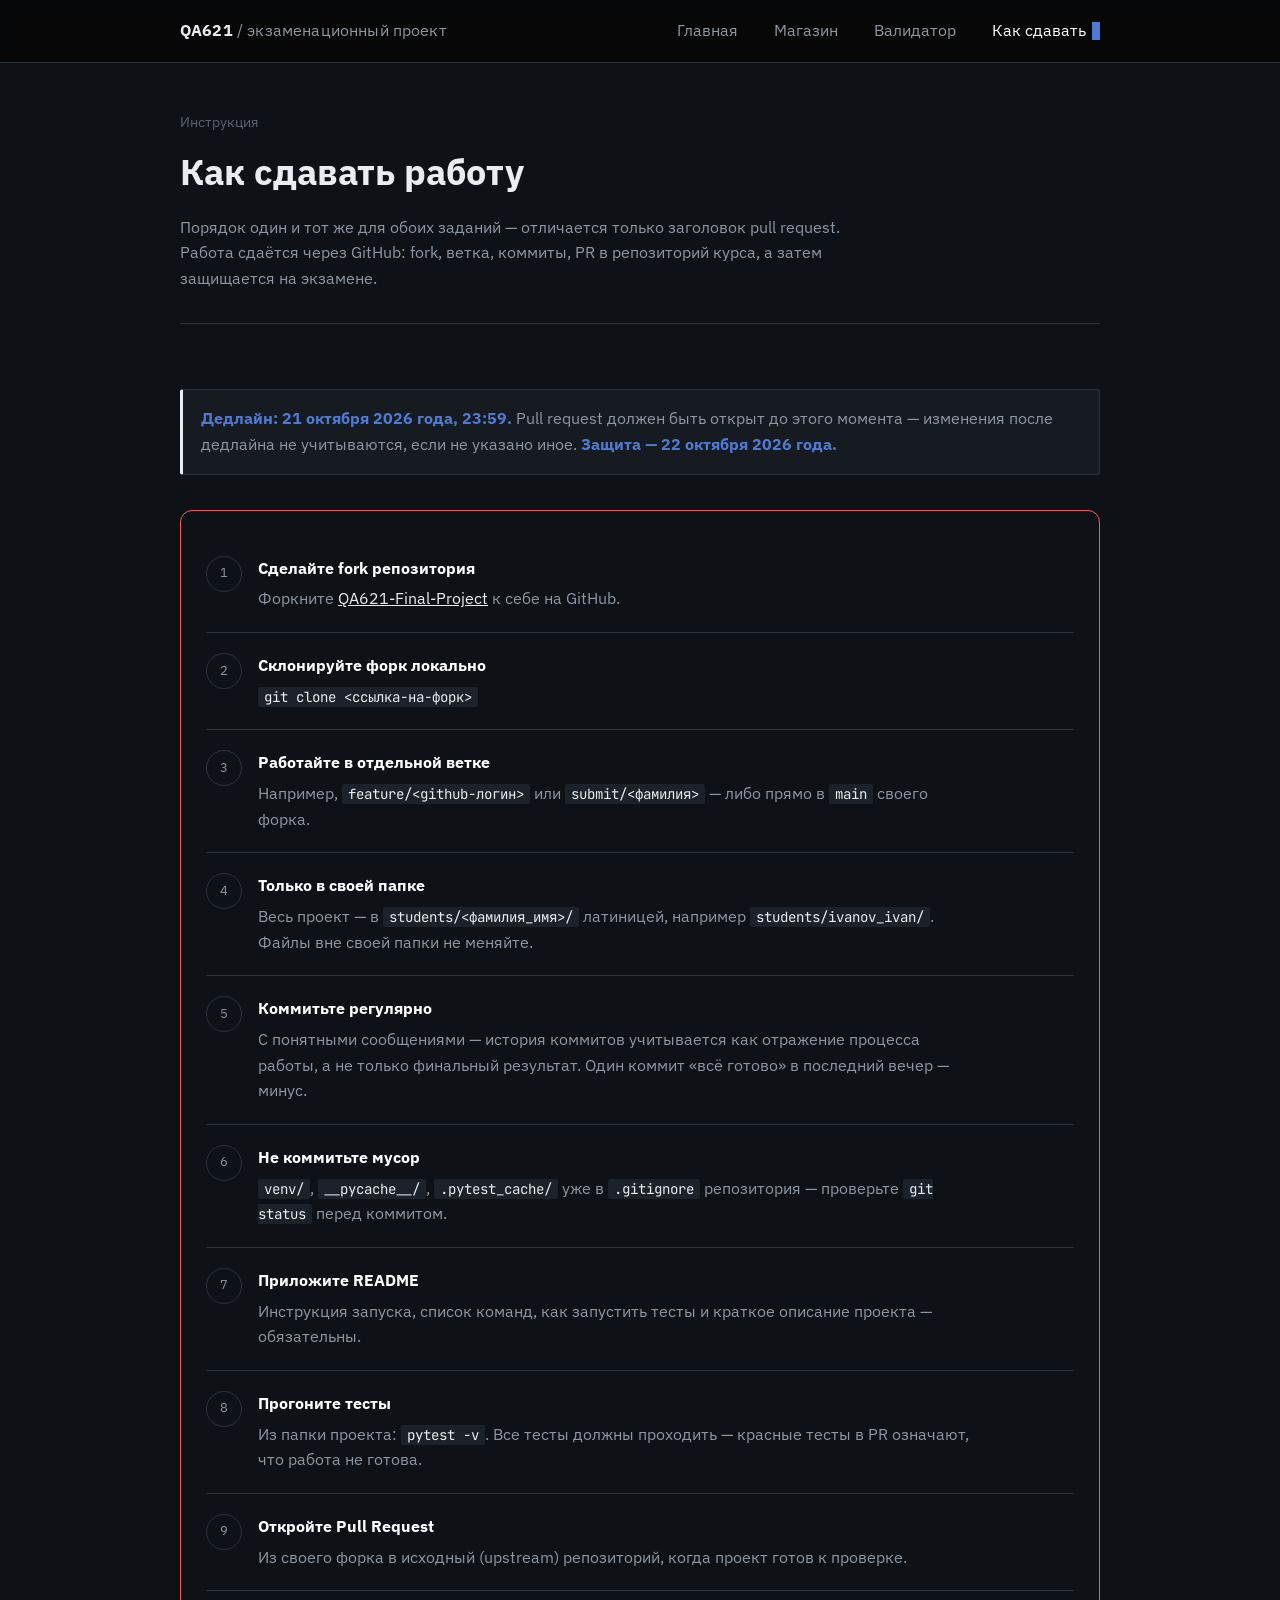
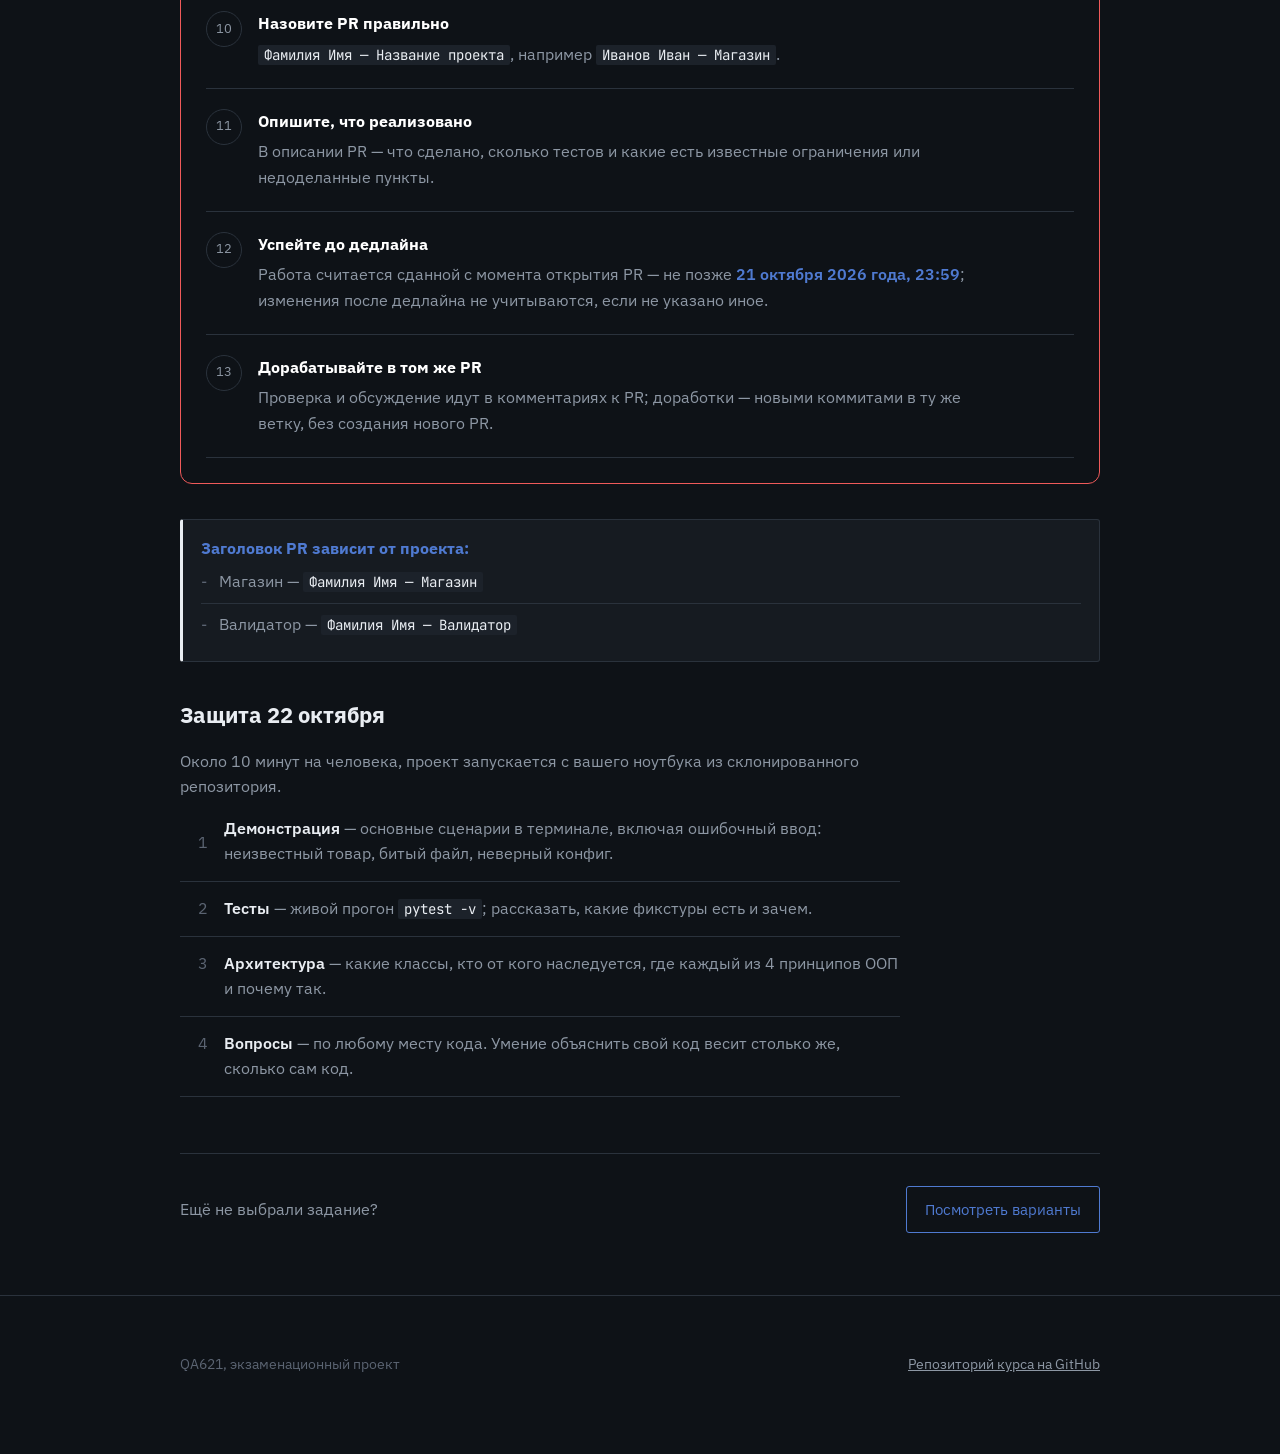
==== docs/submission.html @ eca7b362 "QA621: Экзамен" ====
<!doctype html>
<html lang="ru">
<head>
  <meta charset="utf-8" />
  <meta name="viewport" content="width=device-width, initial-scale=1" />
  <title>Как сдавать работу — QA621</title>
  <meta name="description" content="Пошаговая инструкция сдачи экзаменационного проекта QA621 через fork и pull request на GitHub и порядок защиты." />
  <link rel="stylesheet" href="assets/style.css" />
</head>
<body>
  <header class="site-header">
    <div class="shell nav">
      <a class="nav-brand" href="index.html">QA621 <span class="dim">/ экзаменационный проект</span></a>
      <button class="nav-toggle" aria-expanded="false" aria-controls="nav-links" aria-label="Открыть меню"><span></span></button>
      <ul class="nav-links" id="nav-links">
        <li><a href="index.html">Главная</a></li>
        <li><a href="shop.html">Магазин</a></li>
        <li><a href="validator.html">Валидатор</a></li>
        <li><a href="submission.html" aria-current="page">Как сдавать</a></li>
      </ul>
    </div>
  </header>

  <div class="shell page-title">
    <p class="kicker">Инструкция</p>
    <h1>Как сдавать работу</h1>
    <p>
      Порядок один и тот же для обоих заданий — отличается только заголовок
      pull request. Работа сдаётся через GitHub: fork, ветка, коммиты, PR в
      репозиторий курса, а затем защищается на экзамене.
    </p>
  </div>

  <main class="shell">
    <div class="prose">
      <div class="callout">
        <strong>Дедлайн: 21 октября 2026 года, 23:59.</strong> Pull request
        должен быть открыт до этого момента — изменения после дедлайна не
        учитываются, если не указано иное. <strong>Защита — 22 октября 2026
        года.</strong>
      </div>

      <div class="steps">
        <div class="step">
          <h3>Сделайте fork репозитория</h3>
          <p>Форкните <a href="https://github.com/ZakharMarinin/QA621-Final-Project" target="_blank" rel="noopener">QA621-Final-Project</a> к себе на GitHub.</p>
        </div>
        <div class="step">
          <h3>Склонируйте форк локально</h3>
          <p><code>git clone &lt;ссылка-на-форк&gt;</code></p>
        </div>
        <div class="step">
          <h3>Работайте в отдельной ветке</h3>
          <p>Например, <code>feature/&lt;github-логин&gt;</code> или <code>submit/&lt;фамилия&gt;</code> — либо прямо в <code>main</code> своего форка.</p>
        </div>
        <div class="step">
          <h3>Только в своей папке</h3>
          <p>Весь проект — в <code>students/&lt;фамилия_имя&gt;/</code> латиницей, например <code>students/ivanov_ivan/</code>. Файлы вне своей папки не меняйте.</p>
        </div>
        <div class="step">
          <h3>Коммитьте регулярно</h3>
          <p>С понятными сообщениями — история коммитов учитывается как отражение процесса работы, а не только финальный результат. Один коммит «всё готово» в последний вечер — минус.</p>
        </div>
        <div class="step">
          <h3>Не коммитьте мусор</h3>
          <p><code>venv/</code>, <code>__pycache__/</code>, <code>.pytest_cache/</code> уже в <code>.gitignore</code> репозитория — проверьте <code>git status</code> перед коммитом.</p>
        </div>
        <div class="step">
          <h3>Приложите README</h3>
          <p>Инструкция запуска, список команд, как запустить тесты и краткое описание проекта — обязательны.</p>
        </div>
        <div class="step">
          <h3>Прогоните тесты</h3>
          <p>Из папки проекта: <code>pytest -v</code>. Все тесты должны проходить — красные тесты в PR означают, что работа не готова.</p>
        </div>
        <div class="step">
          <h3>Откройте Pull Request</h3>
          <p>Из своего форка в исходный (upstream) репозиторий, когда проект готов к проверке.</p>
        </div>
        <div class="step">
          <h3>Назовите PR правильно</h3>
          <p><code>Фамилия Имя — Название проекта</code>, например <code>Иванов Иван — Магазин</code>.</p>
        </div>
        <div class="step">
          <h3>Опишите, что реализовано</h3>
          <p>В описании PR — что сделано, сколько тестов и какие есть известные ограничения или недоделанные пункты.</p>
        </div>
        <div class="step">
          <h3>Успейте до дедлайна</h3>
          <p>Работа считается сданной с момента открытия PR — не позже <strong>21 октября 2026 года, 23:59</strong>; изменения после дедлайна не учитываются, если не указано иное.</p>
        </div>
        <div class="step">
          <h3>Дорабатывайте в том же PR</h3>
          <p>Проверка и обсуждение идут в комментариях к PR; доработки — новыми коммитами в ту же ветку, без создания нового PR.</p>
        </div>
      </div>

      <div class="callout">
        <strong>Заголовок PR зависит от проекта:</strong>
        <ul class="plain">
          <li>Магазин — <code>Фамилия Имя — Магазин</code></li>
          <li>Валидатор — <code>Фамилия Имя — Валидатор</code></li>
        </ul>
      </div>

      <section>
        <h2>Защита 22 октября</h2>
        <p>Около 10 минут на человека, проект запускается с вашего ноутбука из склонированного репозитория.</p>
        <ol class="reqs">
          <li><strong>Демонстрация</strong> — основные сценарии в терминале, включая ошибочный ввод: неизвестный товар, битый файл, неверный конфиг.</li>
          <li><strong>Тесты</strong> — живой прогон <code>pytest -v</code>; рассказать, какие фикстуры есть и зачем.</li>
          <li><strong>Архитектура</strong> — какие классы, кто от кого наследуется, где каждый из 4 принципов ООП и почему так.</li>
          <li><strong>Вопросы</strong> — по любому месту кода. Умение объяснить свой код весит столько же, сколько сам код.</li>
        </ol>
      </section>
    </div>

    <div class="cta-footer">
      <p>Ещё не выбрали задание?</p>
      <a class="btn" href="index.html">Посмотреть варианты</a>
    </div>
  </main>

  <footer class="site-footer">
    <div class="shell row">
      <span>QA621, экзаменационный проект</span>
      <a href="https://github.com/ZakharMarinin/QA621-Final-Project" target="_blank" rel="noopener">Репозиторий курса на GitHub</a>
    </div>
  </footer>

  <script src="assets/script.js"></script>
</body>
</html>
---- docs/assets/style.css ----
/* QA621 — exam project site
   Sans for reading, JetBrains Mono for anything that is code. Cool dark
   palette with two thematic accents: amber (Магазин) and green (Валидатор). */

@import url("https://fonts.googleapis.com/css2?family=IBM+Plex+Sans:wght@400;500;600;700&family=JetBrains+Mono:wght@400;500;700&display=swap");

:root {
  --bg: #0e1217;
  --surface: #161b21;
  --surface-2: #1c222a;
  --border: #2a323c;
  --text: #e9edf2;
  --text-dim: #8d97a4;
  --text-faint: #5b6472;
  --white: #ffffff;

  --accent: #4f7ad1;
  --accent-danger: #ef5a5a;
  --accent-shop: #e5a54b;
  --accent-check: #4fbf8a;
  --accent-page: var(--accent);

  --font-sans: "IBM Plex Sans", "Segoe UI", system-ui, sans-serif;
  --font-mono: "JetBrains Mono", ui-monospace, "SF Mono", Menlo, Consolas, monospace;

  --measure: 72ch;
  --radius: 3px;
  --ease: cubic-bezier(0.4, 0, 0.2, 1);
}

* {
  box-sizing: border-box;
}

html {
  background: var(--bg);
  color-scheme: dark;
}

body {
  margin: 0;
  background: var(--bg);
  color: var(--text);
  font-family: var(--font-sans);
  font-size: 16px;
  line-height: 1.6;
  -webkit-font-smoothing: antialiased;
  text-rendering: optimizeLegibility;
}

::selection {
  background: var(--accent);
  color: var(--bg);
}

a {
  color: var(--text);
}

a:focus-visible,
button:focus-visible,
[tabindex]:focus-visible {
  outline: 1px solid var(--text);
  outline-offset: 3px;
}

img {
  max-width: 100%;
}

code {
  font-family: var(--font-mono);
  background: var(--surface-2);
  padding: 1px 6px;
  border-radius: 2px;
  color: var(--text);
  font-size: 0.88em;
  overflow-wrap: anywhere;
}

/* ---------- layout shell ---------- */

.shell {
  max-width: 920px;
  margin: 0 auto;
  padding: 30px 0;
}

@media (max-width: 1000px) {
  .shell {
    padding: 30px 20px;
  }
}

/* ---------- nav ---------- */

.site-header {
  position: sticky;
  padding: 0 20px;
  top: 0;
  z-index: 100;
  background: rgba(6, 6, 6, 0.86);
  backdrop-filter: blur(6px);
  border-bottom: 1px solid var(--border);
}

.nav {
  display: flex;
  align-items: center;
  justify-content: space-between;
  gap: 16px;
  padding: 18px 0;
  flex-wrap: wrap;
}

.nav-brand {
  font-weight: 700;
  letter-spacing: 0.01em;
  text-decoration: none;
  color: var(--text);
  white-space: nowrap;
}

.nav-brand .dim {
  color: var(--text-dim);
  font-weight: 400;
}

.nav-links {
  display: flex;
  gap: 22px;
  list-style: none;
  margin: 0;
  padding: 0;
}

.nav-links a {
  position: relative;
  text-decoration: none;
  color: var(--text-dim);
  padding-right: 14px;
  transition: color 0.2s var(--ease);
}

.nav-links a::after {
  content: "";
  position: absolute;
  right: 0;
  top: 0.15em;
  width: 8px;
  height: 1.1em;
  background: var(--accent);
  opacity: 0;
  transition: opacity 0.2s var(--ease);
}

.nav-links a:hover {
  color: var(--text);
}

.nav-links a[aria-current="page"] {
  color: var(--white);
}

.nav-links a[aria-current="page"]::after {
  opacity: 1;
  animation: caret-blink 1.1s steps(1) infinite;
}

@keyframes caret-blink {
  0% { opacity: 0; }
  2%, 48% { opacity: 1; }
  52%, 100% { opacity: 0; }
}

@media (prefers-reduced-motion: reduce) {
  .nav-links a[aria-current="page"]::after {
    animation: none;
    opacity: 1;
  }
}

/* ---------- nav: mobile hamburger ---------- */

.nav-toggle {
  display: none;
  position: relative;
  width: 38px;
  height: 34px;
  padding: 0;
  background: transparent;
  border: 1px solid var(--border);
  border-radius: var(--radius);
  cursor: pointer;
}

.nav-toggle span,
.nav-toggle::before,
.nav-toggle::after {
  content: "";
  position: absolute;
  left: 9px;
  right: 9px;
  height: 1.5px;
  background: var(--text);
  transition: transform 0.2s var(--ease), opacity 0.2s var(--ease);
}

.nav-toggle::before { top: 13px; }
.nav-toggle span { top: 16.5px; }
.nav-toggle::after { top: 20px; }

.nav-toggle[aria-expanded="true"]::before {
  transform: translateY(3.5px) rotate(45deg);
}

.nav-toggle[aria-expanded="true"]::after {
  transform: translateY(-3.5px) rotate(-45deg);
}

.nav-toggle[aria-expanded="true"] span {
  opacity: 0;
}

@media (max-width: 1000px) {
  .nav-toggle {
    display: block;
  }

  .nav-links {
    display: none;
    position: absolute;
    left: 0;
    right: 0;
    top: 100%;
    flex-direction: column;
    gap: 0;
    background: var(--bg);
    border-bottom: 1px solid var(--border);
    padding: 6px 0;
  }

  .nav-links.open {
    display: flex;
  }

  .nav-links a {
    display: block;
    padding: 14px 24px;
  }

  .nav-links a::after {
    right: 24px;
  }
}

/* ---------- hero / terminal ---------- */

.hero {
  padding: 64px 0 48px;
  border-bottom: 1px solid var(--border);
}

.terminal {
  background: var(--surface);
  border: 1px solid var(--border);
  border-radius: var(--radius);
  padding: 20px 22px;
  margin-bottom: 36px;
  font-family: var(--font-mono);
  font-size: 14.5px;
  line-height: 1.7;
  overflow-x: auto;
}

.terminal .line {
  white-space: pre;
}

.terminal .prompt {
  color: var(--text-dim);
}

.terminal .out {
  color: var(--white);
}

.terminal .pass {
  color: var(--accent-check);
}

body.page-shop {
  --accent-page: var(--accent-shop);
}

body.page-validator {
  --accent-page: var(--accent-check);
}

.terminal .type-cmd {
  display: inline-block;
  overflow: hidden;
  white-space: nowrap;
  vertical-align: bottom;
  width: 0;
  animation: type-reveal linear forwards;
  animation-duration: calc(var(--n, 10) * 45ms);
  animation-timing-function: steps(var(--n, 10), end);
  animation-delay: var(--d, 0s);
  animation-fill-mode: both;
}

@keyframes type-reveal {
  to { width: calc(var(--n, 10) * 1ch); }
}

.terminal .type-out {
  opacity: 0;
  animation: fade-in 0.3s ease-out forwards;
  animation-delay: var(--d, 0s);
}

@keyframes fade-in {
  to { opacity: 1; }
}

.terminal .caret {
  display: inline-block;
  width: 0.55em;
  height: 1em;
  background: var(--accent);
  vertical-align: -0.15em;
  margin-left: 2px;
  animation: caret-blink 1.1s steps(1) infinite;
  animation-delay: var(--d, 0s);
  animation-fill-mode: backwards;
}

@media (prefers-reduced-motion: reduce) {
  .terminal .caret,
  .terminal .type-cmd,
  .terminal .type-out {
    animation: none !important;
    width: auto !important;
    opacity: 1 !important;
  }
}

.hero h1 {
  font-size: clamp(28px, 4.4vw, 42px);
  line-height: 1.25;
  font-weight: 700;
  margin: 0 0 18px;
  max-width: 22ch;
}

.hero p {
  color: var(--text-dim);
  max-width: 62ch;
  margin: 0;
}

/* ---------- project cards (home) ---------- */

.grid-2 {
  display: grid;
  grid-template-columns: 1fr 1fr;
  gap: 20px;
}

@media (max-width: 1000px) {
  .grid-2 {
    grid-template-columns: 1fr;
  }
}

.card {
  display: flex;
  flex-direction: column;
  border: 1px solid var(--border);
  border-radius: var(--radius);
  padding: 26px;
  text-decoration: none;
  color: var(--text);
  background: var(--surface);
  transition: border-color 0.2s var(--ease), transform 0.2s var(--ease);
}

.card:hover {
  border-color: var(--text-dim);
  transform: translateY(-2px);
}

.card.shop:hover {
  border-color: var(--accent-shop);
}

.card.validator:hover {
  border-color: var(--accent-check);
}

.card h3 {
  margin: 0 0 8px;
  font-size: 19px;
}

.card .tagline {
  color: var(--text-dim);
  margin: 0 0 18px;
}

.card .meta {
  margin-top: auto;
  padding-top: 16px;
  border-top: 1px solid var(--border);
  color: var(--text-faint);
  font-size: 13.5px;
}

.card .go {
  display: inline-block;
  margin-top: 16px;
  font-weight: 600;
}

.card .go::after {
  content: "";
  display: inline-block;
  width: 6px;
  height: 6px;
  margin-left: 6px;
  background: var(--text-dim);
  transition: background 0.2s var(--ease);
}

.card.shop:hover .go::after {
  background: var(--accent-shop);
}

.card.validator:hover .go::after {
  background: var(--accent-check);
}

/* receipt lines — shop card personality: lines of a receipt, total lights up */
.receipt {
  display: flex;
  flex-direction: column;
  gap: 5px;
  margin-top: 14px;
}

.receipt span {
  height: 3px;
  background: var(--border);
  position: relative;
  overflow: hidden;
}

.receipt span:nth-child(1) { width: 78%; }
.receipt span:nth-child(2) { width: 64%; }
.receipt span:nth-child(3) { width: 71%; }
.receipt span:nth-child(4) { width: 100%; height: 4px; margin-top: 3px; }

.receipt span::after {
  content: "";
  position: absolute;
  inset: 0;
  background: var(--text-dim);
  transform: scaleX(0);
  transform-origin: left;
  transition: transform 0.4s var(--ease);
}

.receipt span:nth-child(4)::after {
  background: var(--accent-shop);
}

.card:hover .receipt span::after {
  transform: scaleX(1);
}

.receipt span:nth-child(2)::after { transition-delay: 0.07s; }
.receipt span:nth-child(3)::after { transition-delay: 0.14s; }
.receipt span:nth-child(4)::after { transition-delay: 0.26s; }

/* check cells — validator card personality: a row of records, two fail */
.checks {
  display: flex;
  gap: 4px;
  margin-top: 14px;
}

.checks span {
  height: 10px;
  flex: 1;
  background: var(--border);
  transition: background 0.25s var(--ease);
}

.card:hover .checks span {
  background: var(--accent-check);
}

.card:hover .checks span.bad {
  background: var(--accent-danger);
}

.checks span:nth-child(2) { transition-delay: 0.04s; }
.checks span:nth-child(3) { transition-delay: 0.08s; }
.checks span:nth-child(4) { transition-delay: 0.12s; }
.checks span:nth-child(5) { transition-delay: 0.16s; }
.checks span:nth-child(6) { transition-delay: 0.2s; }
.checks span:nth-child(7) { transition-delay: 0.24s; }
.checks span:nth-child(8) { transition-delay: 0.28s; }
.checks span:nth-child(9) { transition-delay: 0.32s; }
.checks span:nth-child(10) { transition-delay: 0.36s; }

@media (prefers-reduced-motion: reduce) {
  .receipt span::after,
  .checks span {
    transition: none;
  }
}

/* ---------- buttons ---------- */

.btn {
  display: inline-block;
  padding: 11px 18px;
  border: 1px solid var(--accent);
  border-radius: var(--radius);
  color: var(--accent);
  text-decoration: none;
  background: transparent;
  transition: background 0.15s var(--ease), color 0.15s var(--ease);
  font-family: inherit;
  font-size: 14.5px;
  cursor: pointer;
}

.btn:hover {
  background: var(--accent);
  color: var(--bg);
}

/* ---------- prose / page body ---------- */

main {
  padding: 48px 0 80px;
}

.prose {
  max-width: var(--measure);
}

.prose section {
  margin-bottom: 35px;
}

.prose h2 {
  font-size: 22px;
  margin: 56px 0 16px;
  border-top: 1px solid var(--border);
  padding-top: 32px;
}

.prose section:first-of-type h2,
.prose h2:first-child {
  margin-top: 0;
  border-top: none;
  padding-top: 0;
}

.prose h3 {
  font-size: 16.5px;
  margin: 28px 0 10px;
  color: var(--white);
}

.prose p {
  color: var(--text-dim);
  max-width: var(--measure);
}

.prose p + p {
  margin-top: 14px;
}

.page-title {
  padding: 48px 0 32px;
  border-bottom: 1px solid var(--border);
}

.page-title .kicker {
  color: var(--text-faint);
  margin: 0 0 10px;
  font-size: 14px;
}

.page-title h1 {
  font-size: clamp(26px, 4vw, 36px);
  margin: 0 0 14px;
}

.page-title p {
  color: var(--text-dim);
  max-width: 68ch;
  margin: 0;
}

/* requirement list — real sequence, native numbering */
ol.reqs {
  list-style: none;
  counter-reset: req;
  margin: 0;
  padding: 0;
}

ol.reqs li {
  counter-increment: req;
  position: relative;
  padding: 14px 0 14px 44px;
  border-bottom: 1px solid var(--border);
  color: var(--text-dim);
}

ol.reqs li:first-child {
  padding-top: 0;
}

ol.reqs li::before {
  content: counter(req);
  position: absolute;
  left: 0;
  top: 14px;
  color: var(--text-faint);
  width: 28px;
  text-align: right;
}

ol.reqs li strong {
  color: var(--text);
  font-weight: 600;
}

ul.plain {
  list-style: none;
  margin: 0;
  padding: 0;
}

ul.plain li {
  position: relative;
  padding: 8px 0 8px 18px;
  color: var(--text-dim);
  border-bottom: 1px solid var(--border);
}

ul.plain li:last-child {
  border-bottom: none;
}

ul.plain li::before {
  content: "-";
  position: absolute;
  left: 0;
  color: var(--text-faint);
}

/* ---------- 4 OOP principles grid ---------- */

.principles {
  display: grid;
  grid-template-columns: 1fr 1fr;
  gap: 1px;
  background: var(--border);
  border: 1px solid var(--border);
  margin: 20px 0;
}

@media (max-width: 1000px) {
  .principles {
    grid-template-columns: 1fr;
  }
}

.principle {
  background: var(--surface);
  padding: 22px;
}

.principle h3 {
  margin: 0 0 8px;
}

.principle p {
  margin: 0;
  color: var(--text-dim);
  font-size: 14.5px;
}

/* ---------- taxonomy (species / definitions) ---------- */

.dl {
  border-top: 1px solid var(--border);
  margin: 20px 0;
}

.dl-row {
  display: grid;
  grid-template-columns: 160px 1fr;
  gap: 20px;
  padding: 18px 0;
  border-bottom: 1px solid var(--border);
}

@media (max-width: 1000px) {
  .dl-row {
    grid-template-columns: 1fr;
    gap: 6px;
  }
}

.dl-row dt {
  font-weight: 600;
  color: var(--white);
}

.dl-row dt .code {
  display: block;
  color: var(--text-faint);
  font-family: var(--font-mono);
  font-weight: 400;
  font-size: 13px;
  margin-top: 2px;
}

.dl-row dd {
  margin: 0;
  color: var(--text-dim);
}

/* ---------- world minimums (stat blocks) ---------- */

.stats {
  display: grid;
  grid-template-columns: repeat(4, 1fr);
  gap: 1px;
  background: var(--border);
  border: 1px solid var(--border);
  margin: 20px 0;
}

@media (max-width: 1000px) {
  .stats {
    grid-template-columns: 1fr 1fr;
  }
}

.stat {
  background: var(--surface);
  padding: 20px 16px;
}

.stat .n {
  font-size: 26px;
  font-weight: 700;
  font-family: var(--font-mono);
  color: var(--accent-page);
}

.stat .label {
  color: var(--text-dim);
  font-size: 13.5px;
  margin-top: 4px;
}

/* ---------- code / schema / tree blocks ---------- */

.code-block {
  margin: 20px 0;
  border: 1px solid var(--border);
  border-radius: var(--radius);
  overflow: hidden;
}

.code-block .tab {
  padding: 8px 14px;
  border-bottom: 1px solid var(--border);
  color: var(--text-faint);
  font-family: var(--font-mono);
  font-size: 13px;
  background: var(--surface-2);
}

.code-block pre {
  margin: 0;
  padding: 16px 18px;
  overflow-x: auto;
  background: var(--surface);
  font-family: var(--font-mono);
  font-size: 13.5px;
  line-height: 1.65;
  color: var(--text-dim);
}

.code-block pre .hl {
  color: var(--white);
}

/* ---------- criteria table ---------- */

.table-wrap {
  overflow-x: auto;
  margin: 20px 0;
}

table.criteria {
  width: 100%;
  border-collapse: collapse;
  font-size: 14.5px;
}

table.criteria th,
table.criteria td {
  text-align: left;
  padding: 12px 14px;
  border-bottom: 1px solid var(--border);
}

table.criteria th {
  color: var(--text-faint);
  font-weight: 400;
  border-bottom: 1px solid var(--text-faint);
}

table.criteria td:first-child {
  color: var(--text);
}

.weight {
  white-space: nowrap;
  color: var(--text-dim);
}

.weight .dots {
  letter-spacing: 2px;
  color: var(--accent-page);
  margin-right: 8px;
}

/* ---------- callout ---------- */

.callout {
  border: 1px solid var(--border);
  border-left: 3px solid var(--text);
  border-radius: var(--radius);
  padding: 16px 18px;
  margin: 35px 0;
  color: var(--text-dim);
  background: var(--surface);
}

.callout strong {
  color: var(--accent);
}

/* ---------- submission steps ---------- */

.steps {
  counter-reset: step;
  padding: 25px;
  border: 1px solid var(--accent-danger);
  border-radius: 12px;
}

.step {
  counter-increment: step;
  position: relative;
  padding: 20px 0 20px 52px;
  border-bottom: 1px solid var(--border);
}

.step::before {
  content: counter(step);
  position: absolute;
  left: 0;
  top: 20px;
  width: 34px;
  height: 34px;
  border: 1px solid var(--border);
  border-radius: 50%;
  display: flex;
  align-items: center;
  justify-content: center;
  color: var(--text-dim);
  font-size: 13px;
}

.step h3 {
  margin: 0 0 6px;
  font-size: 15.5px;
  color: var(--white);
}

.step p {
  margin: 0;
  color: var(--text-dim);
}

.step p strong {
  color: var(--accent);
  font-weight: 600;
}

@media (min-width: 1000px) {
  .steps {
    min-width: 920px;
  }

  .callout {
    min-width: 920px;
  }
}

/* ---------- footer ---------- */

.cta-footer {
  margin-top: 56px;
  padding: 32px 0;
  border-top: 1px solid var(--border);
  display: flex;
  align-items: center;
  justify-content: space-between;
  gap: 16px;
  flex-wrap: wrap;
}

.cta-footer p {
  margin: 0;
  color: var(--text-dim);
}

.cta-footer p strong {
  color: var(--accent);
  font-weight: 600;
}

.site-footer {
  border-top: 1px solid var(--border);
  padding: 28px 0 48px;
  color: var(--text-faint);
  font-size: 13.5px;
}

.site-footer a {
  color: var(--text-dim);
}

.site-footer .row {
  display: flex;
  justify-content: space-between;
  gap: 16px;
  flex-wrap: wrap;
}

/* ---------- mobile rhythm ---------- */

@media (max-width: 1000px) {
  .hero {
    padding: 36px 20px 32px;
  }

  .hero h1 {
    max-width: none;
  }

  .page-title {
    padding: 28px 20px 24px;
  }

  main {
    padding: 32px 20px 56px;
  }

  .card {
    padding: 22px;
  }

  .prose h2 {
    margin: 40px 0 14px;
    padding: 24px 0 0;
  }

  .principle,
  .dl-row,
  .stat {
    padding: 18px;
  }

  .step {
    padding-left: 46px;
  }

  .step::before {
    width: 30px;
    height: 30px;
  }

  .cta-footer {
    flex-direction: column;
    align-items: flex-start;
  }
}
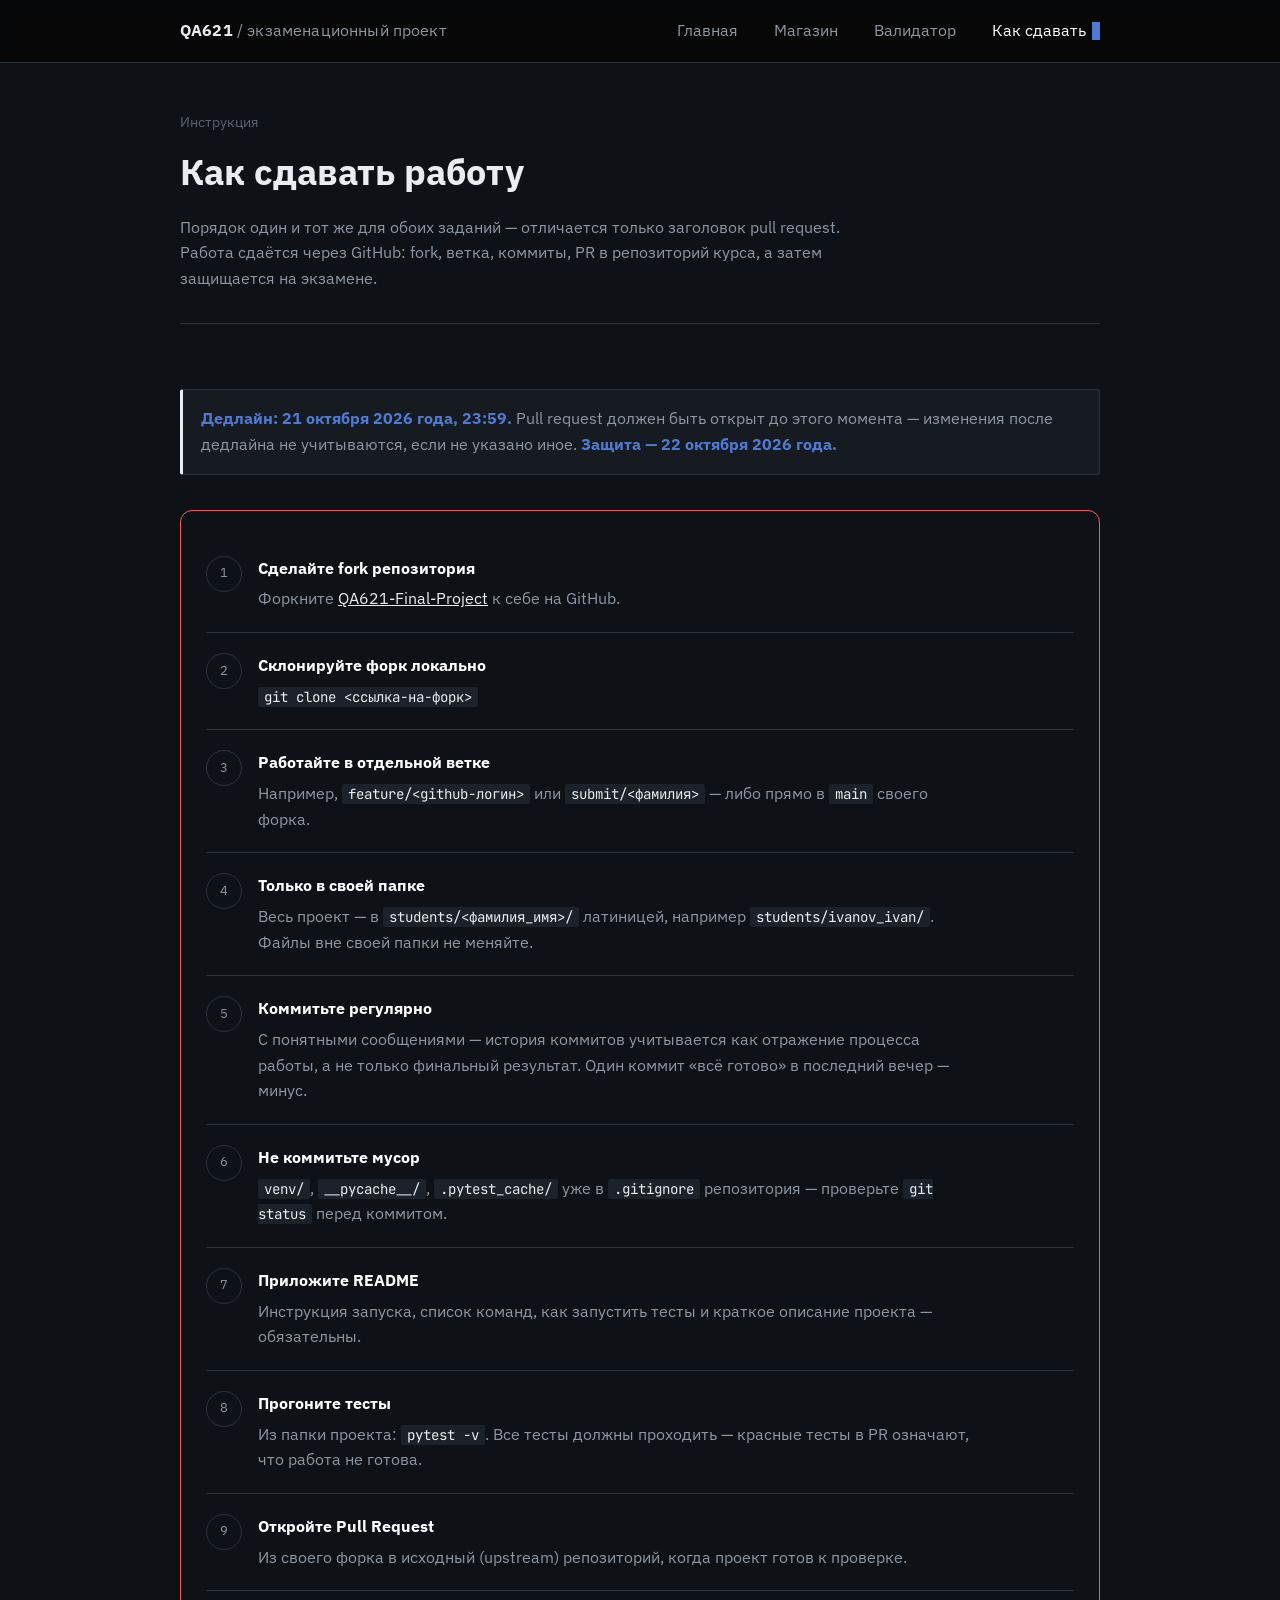
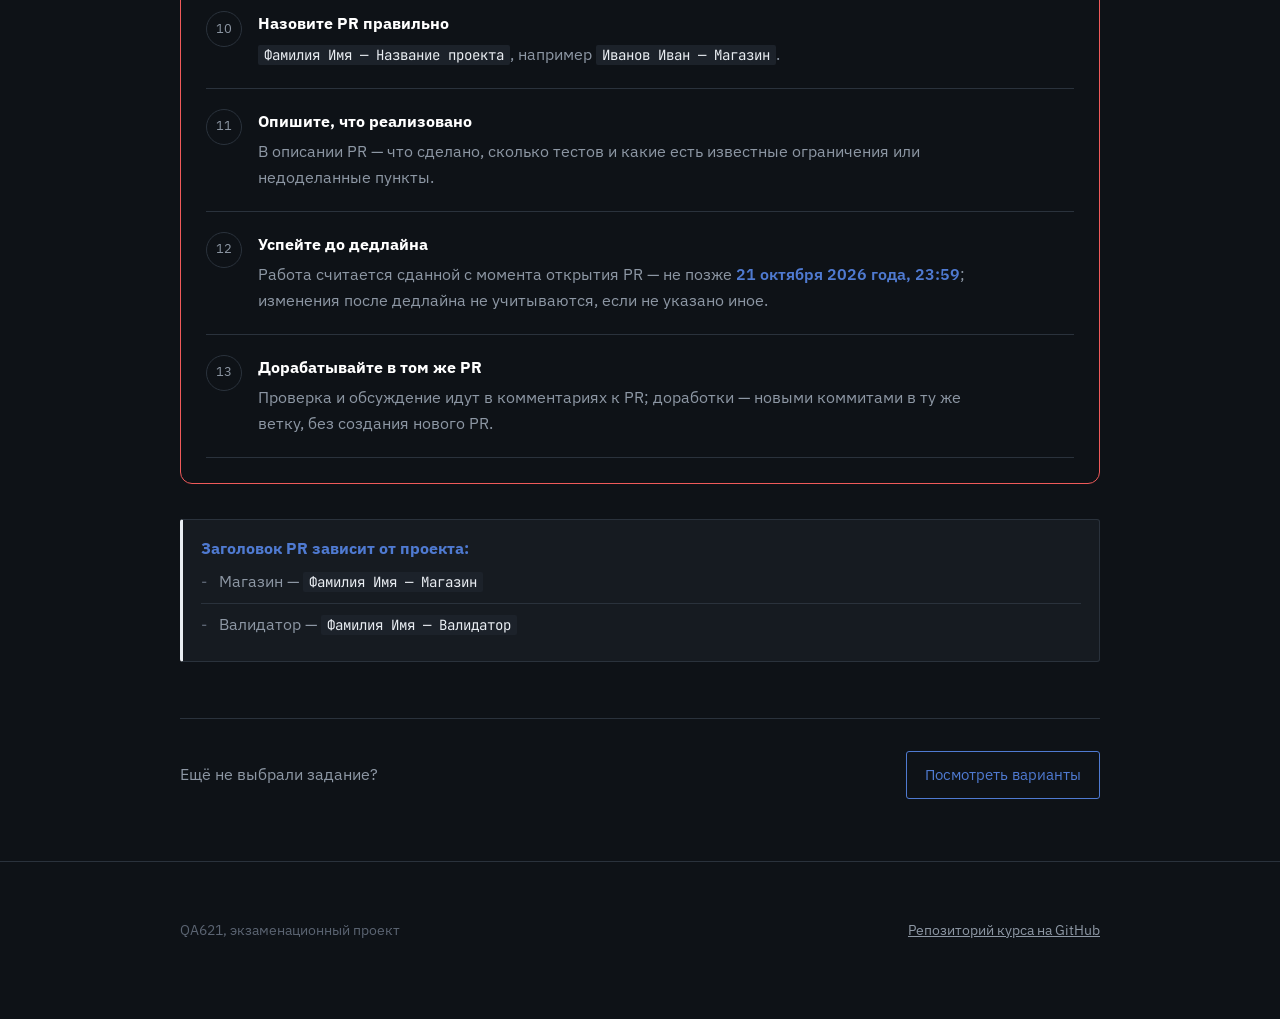
==== commit acbc854c: "quic fix" ====
--- a/docs/submission.html
+++ b/docs/submission.html
@@ -103,16 +103,6 @@
         </ul>
       </div>
 
-      <section>
-        <h2>Защита 22 октября</h2>
-        <p>Около 10 минут на человека, проект запускается с вашего ноутбука из склонированного репозитория.</p>
-        <ol class="reqs">
-          <li><strong>Демонстрация</strong> — основные сценарии в терминале, включая ошибочный ввод: неизвестный товар, битый файл, неверный конфиг.</li>
-          <li><strong>Тесты</strong> — живой прогон <code>pytest -v</code>; рассказать, какие фикстуры есть и зачем.</li>
-          <li><strong>Архитектура</strong> — какие классы, кто от кого наследуется, где каждый из 4 принципов ООП и почему так.</li>
-          <li><strong>Вопросы</strong> — по любому месту кода. Умение объяснить свой код весит столько же, сколько сам код.</li>
-        </ol>
-      </section>
     </div>
 
     <div class="cta-footer">
